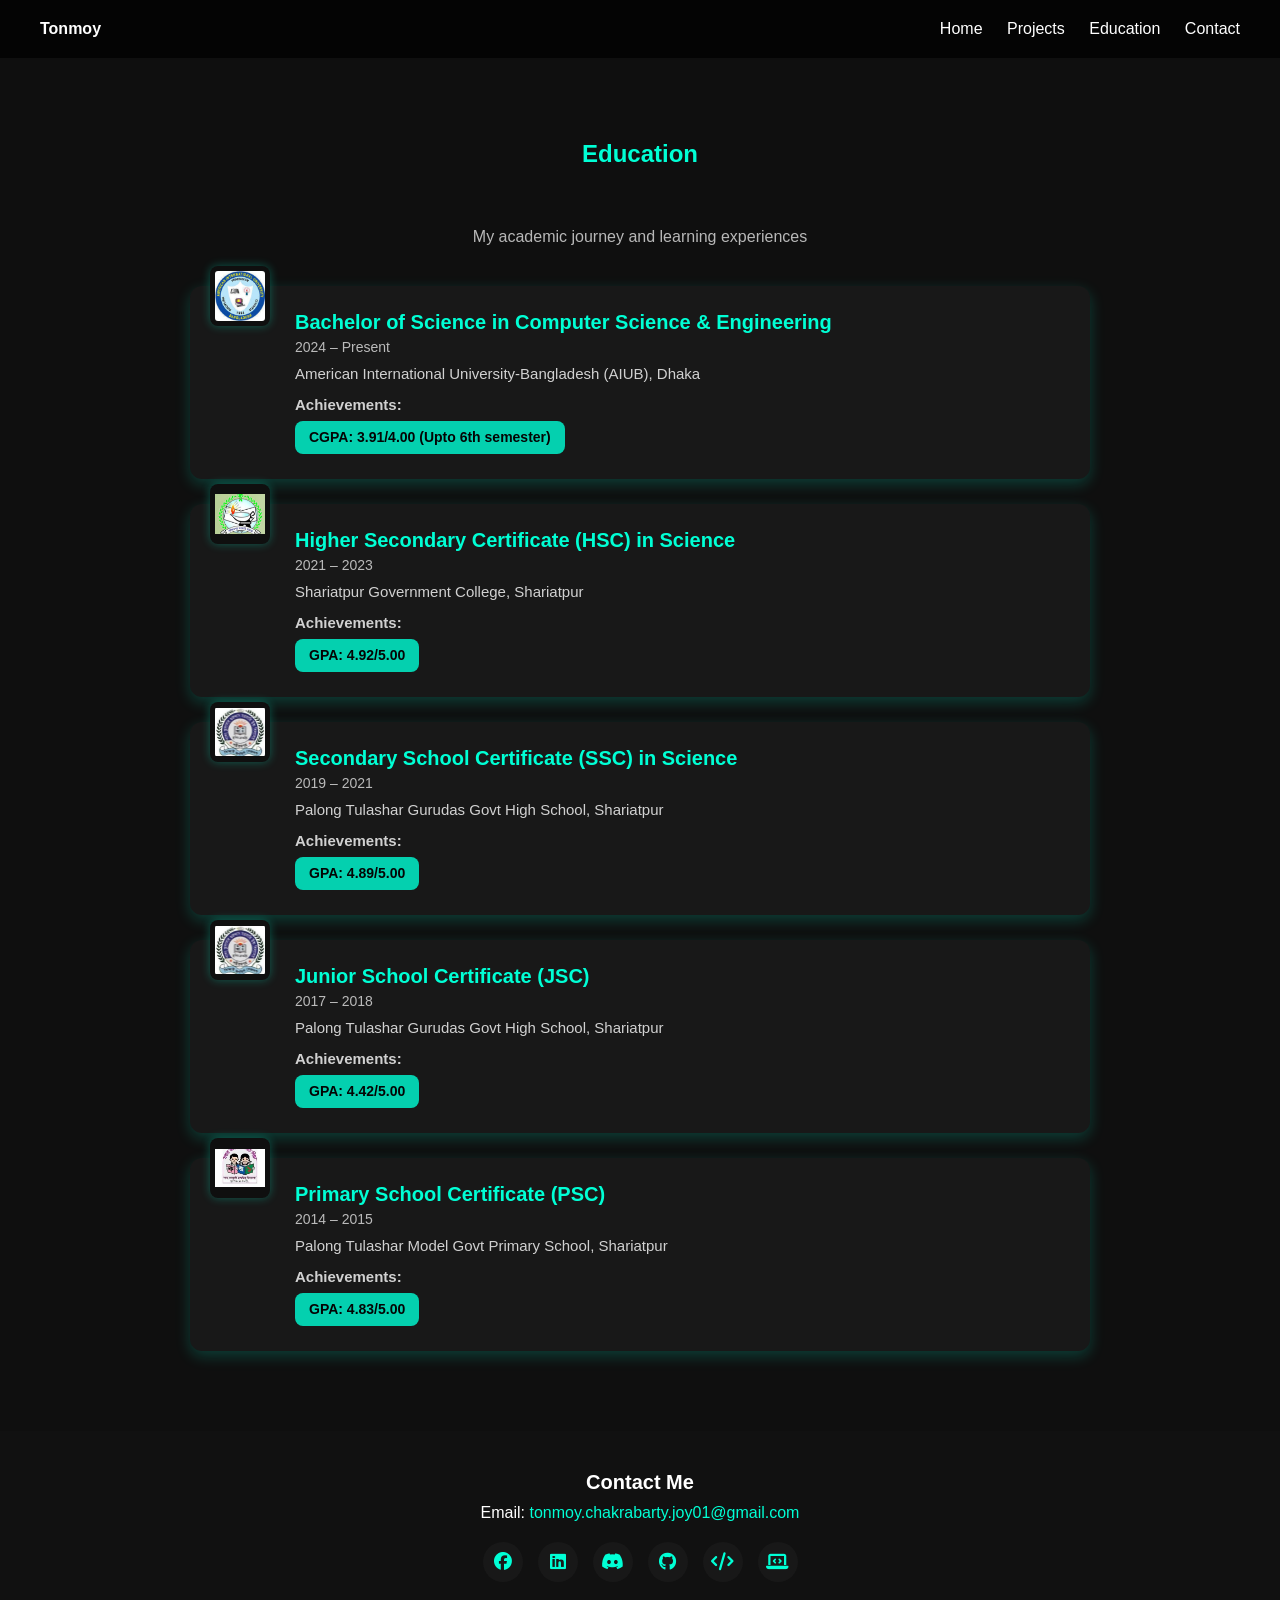
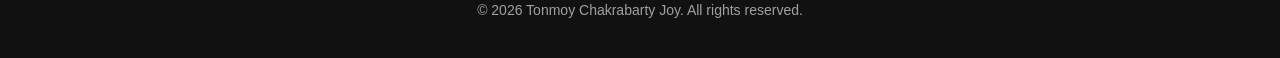
==== education.html @ 85ecd577 "Add files via upload" ====
<!DOCTYPE html>
<html lang="en">
<head>
  <meta charset="UTF-8" />
  <meta name="viewport" content="width=device-width, initial-scale=1.0"/>
  <title>Education | Tonmoy Chakrabarty Joy</title>
  <link rel="stylesheet" href="style.css" />
  <link rel="stylesheet" href="https://cdnjs.cloudflare.com/ajax/libs/font-awesome/6.5.1/css/all.min.css">
</head>
<body>

<!-- Navbar -->
<nav class="navbar">
  <div class="logo">Tonmoy</div>
  <div class="nav-links">
    <a href="index.html">Home</a>
    <a href="index.html#projects">Projects</a>
    <a href="education.html" class="active">Education</a>
    <a href="index.html#contact">Contact</a>
  </div>
</nav>

<!-- Education Section -->
<section class="education-page fade-up">
  <h1>Education</h1>
  <p style="text-align:center; opacity:0.7; margin-bottom:40px;">
    My academic journey and learning experiences
  </p>

  <div class="edu-timeline">

    <!-- BSc at AIUB -->
<div class="edu-item-box">
  <img src="Aiub.jpg" class="edu-logo" alt="AIUB">
  <h3>Bachelor of Science in Computer Science & Engineering</h3>
  <span class="year">2024 – Present</span>
  <p>American International University-Bangladesh (AIUB), Dhaka</p>
  <p><strong>Achievements:</strong><br>
    <span class="gpa-button">CGPA: 3.91/4.00 (Upto 6th semester)</span>
  </p>
</div>

<!-- HSC -->
<div class="edu-item-box">
  <img src="sgc.jpg" class="edu-logo" alt="Shariatpur Govt College">
  <h3>Higher Secondary Certificate (HSC) in Science</h3>
  <span class="year">2021 – 2023</span>
  <p>Shariatpur Government College, Shariatpur</p>
  <p><strong>Achievements:</strong><br>
    <span class="gpa-button">GPA: 4.92/5.00</span>
  </p>
</div>

<!-- SSC -->
<div class="edu-item-box">
  <img src="ptgd.jpg" class="edu-logo" alt="Palong Tulashar Gurudas Govt High School">
  <h3>Secondary School Certificate (SSC) in Science</h3>
  <span class="year">2019 – 2021</span>
  <p>Palong Tulashar Gurudas Govt High School, Shariatpur</p>
  <p><strong>Achievements:</strong><br>
    <span class="gpa-button">GPA: 4.89/5.00</span>
  </p>
</div>


<!-- JSC -->
<div class="edu-item-box">
  <img src="ptgd.jpg" class="edu-logo" alt="Palong Tulashar Gurudas Govt High School">
  <h3>Junior School Certificate (JSC)</h3>
  <span class="year">2017 – 2018</span>
  <p>Palong Tulashar Gurudas Govt High School, Shariatpur</p>
  <p><strong>Achievements:</strong><br>
    <span class="gpa-button">GPA: 4.42/5.00</span>
  </p>
</div>

<!-- PSC -->
<div class="edu-item-box">
  <img src="ptmps.jpg" class="edu-logo" alt="Palong Tulashar Model Govt Primary School">
  <h3>Primary School Certificate (PSC)</h3>
  <span class="year">2014 – 2015</span>
  <p>Palong Tulashar Model Govt Primary School, Shariatpur</p>
  <p><strong>Achievements:</strong><br>
    <span class="gpa-button">GPA: 4.83/5.00</span>
  </p>
</div>

  </div>
</section>

<footer id="contact" class="footer">
  <div class="footer-content">
    <!-- Contact Info -->
    <div class="footer-contact">
      <h3>Contact Me</h3>
      <p>Email: <a href="mailto:tonmoy.chakrabarty.joy01@gmail.com">tonmoy.chakrabarty.joy01@gmail.com</a></p>
    </div>

    <!-- Social Links -->
    <div class="footer-social">
      <a href="https://www.facebook.com/tonmoy.chakrabarty.joy.2024" target="_blank">
        <i class="fab fa-facebook"></i>
      </a>
      <a href="https://www.linkedin.com/in/tonmoy-chakrabarty-joy-a183b83b2/" target="_blank">
        <i class="fab fa-linkedin"></i>
      </a>
      <a href="https://discord.com/users/yourid" target="_blank">
        <i class="fab fa-discord"></i>
      </a>
      <a href="https://github.com/tonmoychakrabartyjoy" target="_blank">
        <i class="fab fa-github"></i>
      </a>
      <a href="https://codeforces.com/profile/Tonmoy_Chakrabarty_Joy." target="_blank">
        <i class="fas fa-code"></i>
      </a>
      <a href="https://leetcode.com/u/tonmoycj/" target="_blank">
        <i class="fas fa-laptop-code"></i>
      </a>
    </div>
  </div>

  <div class="footer-bottom">
    <p>© 2026 Tonmoy Chakrabarty Joy. All rights reserved.</p>
  </div>
</footer>

<script src="script.js"></script>
</body>
</html>
---- style.css ----
* {
  margin: 0;
  padding: 0;
  box-sizing: border-box;
  scroll-behavior: smooth;
}

body {
  font-family: 'Segoe UI', sans-serif;
  background: #0f0f0f;
  color: #ffffff;
}

/* Navbar */
.navbar {
  position: fixed;
  width: 100%;
  top: 0;
  padding: 20px 40px;
  display: flex;
  justify-content: space-between;
  align-items: center;
  background: rgba(0,0,0,0.7);
  backdrop-filter: blur(10px);
  z-index: 1000;
}

.navbar a {
  color: white;
  margin-left: 20px;
  text-decoration: none;
}

.logo {
  font-weight: bold;
}

/* Hero Section */
.hero {
  min-height: calc(100vh - 80px); /* navbar height adjust */
  display: flex;
  align-items: center;
  justify-content: center;
  padding: 0 10%;
}


.hero-content {
  display: flex;
  align-items: center;
  justify-content: space-between; /* text left, image far right */
  width: 100%;
}

.hero-text {
  max-width: 600px;
}

.hero-text h1 {
  font-size: 48px;
  line-height: 1.2;
}

.hero-text span {
  color: #00ffd5;
}

.hero-text p {
  margin: 15px 0;
  opacity: 0.8;
}

.btn {
  padding: 12px 25px;
  background: #00ffd5;
  color: #000;
  text-decoration: none;
  border-radius: 5px;
  font-weight: bold;
  margin-top: 10px;
}

.hero-buttons {
  display: flex;
  gap: 15px; /* space between buttons */
  margin-bottom: 20px; /* space before social links */
  flex-wrap: wrap; /* stack on small screens */
}

.btn-resume {
  background: #ff6b6b; /* red-ish color for resume */
  color: #fff;
}

.btn-resume:hover {
  background: #ff4c4c;
  transform: translateY(-2px);
  box-shadow: 0 0 10px #ff6b6b;
}

/* Responsive: stack buttons on small screens */
@media (max-width: 600px) {
  .hero-buttons {
    flex-direction: column;
    align-items: center;
  }
}


/* Social Links */
.social-links {
  margin-top: 20px;
  display: flex;
  gap: 15px;
}

.social-links a {
  width: 40px;
  height: 40px;
  border-radius: 50%;
  background: #181818;
  display: flex;
  align-items: center;
  justify-content: center;
  color: #00ffd5;
  font-size: 18px;
  transition: 0.3s ease;
}

.social-links a:hover {
  background: #00ffd5;
  color: #000;
  transform: translateY(-4px);
  box-shadow: 0 0 12px #00ffd5;
}

/* Social Icons */
.social-links {
  margin-top: 25px;
  display: flex;
  gap: 18px;
}

.social-links a {
  width: 45px;
  height: 45px;
  border-radius: 50%;
  background: #181818;
  display: flex;
  align-items: center;
  justify-content: center;
  color: #00ffd5;
  font-size: 20px;
  transition: 0.3s ease;
}

.social-links a:hover {
  background: #00ffd5;
  color: #000;
  transform: translateY(-5px);
  box-shadow: 0 0 15px #00ffd5;
}


/* Hero Image */
.hero-image img {
  width: 280px;
  height: 280px;
  object-fit: cover;
  border-radius: 50%;
  border: 4px solid #00ffd5;
  box-shadow: 0 0 25px rgba(0, 255, 213, 0.4);
}

/* Mobile Responsive */
@media (max-width: 900px) {
  .hero-content {
    flex-direction: column; /* stack text and image */
    text-align: center;
  }

  .hero-image {
    margin-top: 30px;
  }
}


/* ===============================
   GitHub Heatmap Section
================================ */

/* Title */
.github-heatmap-section {
  padding: 40px 10% 70px; 
  text-align: center;
}

/* Contribution text */
.github-contribution-text {
  font-size: 15px;
  margin-bottom: 22px;
  opacity: 0.85;
}

/* Calendar box */
.github-calendar-box {
  background: #181818;
  padding: 30px 25px;
  border-radius: 14px;
  box-shadow: 0 0 30px rgba(0, 255, 213, 0.18);
  max-width: 1000px;
  margin: 0 auto;

  /*Proper centering */
  display: flex;
  justify-content: center;
  align-items: center;

  overflow: hidden; /* prevent left/right overflow */
}

/* Calendar iframe */
.github-iframe {
  width: 900px;     /* balanced size */
  height: 170px;
  border: none;
  background: transparent;
}

/* Footer link */
.gh-link {
  margin-top: 14px;
  font-size: 14px;
  opacity: 0.75;
}

.gh-link a {
  color: #00ffd5;
  text-decoration: none;
}

.gh-link a:hover {
  text-decoration: underline;
}

/* ===============================
   Smooth Animation
================================ */
.fade-up {
  opacity: 0;
  transform: translateY(35px);
  transition: all 0.8s ease;
}

.fade-up.show {
  opacity: 1;
  transform: translateY(0);
}

/* ===============================
   Mobile Fix
================================ */
@media (max-width: 768px) {
  .github-iframe {
    width: 100%;
    height: 150px;
  }
}


/* Sections */
.section {
  padding: 100px 10%;
  text-align: center;
}

/* Section Headings */
.section h2 {
  font-size: 32px;
  margin-bottom: 20px;
}

/* About Section Flex Layout */
.about-section .about-content {
  display: flex;
  align-items: center;
  justify-content: space-between;
  gap: 40px;
  flex-wrap: wrap; /* stacks on smaller screens */
}

.about-section .about-text {
  flex: 1; /* left side text */
  min-width: 300px;
  text-align: left; /* override center for text */
}

.about-section .about-text p {
  font-size: 16px;
  line-height: 1.6;
  opacity: 0.85;
}

.about-section .about-video {
  flex: 1; /* right side video */
  min-width: 300px;
  max-width: 600px; /* optional: limit width on large screens */
}

/* Video box styling */
.about-section .about-video video {
  width: 100%;
  height: 340px; /* taller height for YouTube-style video */
  border-radius: 12px;
  border: 4px dashed #00ffd5; /* outline to show video box */
  box-shadow: 0 0 25px rgba(0, 255, 213, 0.25); /* subtle glow */
  object-fit: cover; /* fill box proportionally */
}

/* Responsive for About Section */
@media (max-width: 900px) {
  .about-section .about-content {
    flex-direction: column; /* stack text + video */
    text-align: center;
  }

  .about-section .about-text {
    text-align: center; /* center text on mobile */
  }

  .about-section .about-video {
    margin-top: 30px;
  }

  .about-section .about-video video {
    height: 250px; /* smaller on mobile */
  }
}

/* Projects */
.projects-grid {
  display: grid;
  grid-template-columns: repeat(auto-fit, minmax(250px, 1fr));
  gap: 20px;
}

.project-card {
  background: #181818;
  padding: 25px;
  border-radius: 10px;
  transition: 0.3s;
}

.project-card:hover {
  transform: translateY(-5px);
}

.project-card a {
  display: inline-block;
  margin: 10px 10px 0 0;
  color: #00ffd5;
  text-decoration: none;
}




/* At a Glance Section */
.glance {
  padding: 100px 10%;
  text-align: center;
}

.glance h2 {
  font-size: 36px;
  margin-bottom: 10px;
}

.glance-sub {
  color: #aaaaaa;
  margin-bottom: 50px;
}

/* FORCE ONE ROW */
.glance-grid {
  display: grid;
  grid-template-columns: repeat(6, 1fr);
  gap: 18px;
  max-width: 1200px;
  margin: 0 auto;
}

/* SMALLER BOX */
.glance-card {
  background: #181818;
  padding: 18px 12px;
  border-radius: 10px;
  transition: 0.3s ease;
}

.glance-card h3 {
  font-size: 26px;
  color: #00ffd5;
}

.glance-card span {
  display: block;
  margin: 6px 0;
  font-weight: 600;
  font-size: 13px;
}

.glance-card p {
  font-size: 12px;
  opacity: 0.75;
}

.glance-card:hover {
  transform: translateY(-6px);
  box-shadow: 0 0 18px rgba(0, 255, 213, 0.25);
}

/* MOBILE FIX */
@media (max-width: 900px) {
  .glance-grid {
    grid-template-columns: repeat(3, 1fr);
  }
}

@media (max-width: 500px) {
  .glance-grid {
    grid-template-columns: repeat(2, 1fr);
  }
}

/* Footer */
.footer {
  background: #111;
  color: #fff;
  padding: 40px 10%;
  text-align: center;
}

.footer a {
  color: #00ffd5;
  text-decoration: none;
}

.footer a:hover {
  color: #ffffff;
}

/* Footer Content */
.footer-content {
  display: flex;
  flex-direction: column;
  align-items: center;
  gap: 20px;
  margin-bottom: 20px;
}

.footer-contact h3 {
  font-size: 20px;
  margin-bottom: 10px;
}

/* Footer Social Links */
.footer-social {
  display: flex;
  gap: 15px;
}

.footer-social a {
  width: 40px;
  height: 40px;
  background: #181818;
  display: flex;
  align-items: center;
  justify-content: center;
  border-radius: 50%;
  font-size: 18px;
  transition: 0.3s ease;
}

.footer-social a:hover {
  background: #00ffd5;
  color: #000;
  transform: translateY(-3px);
  box-shadow: 0 0 12px #00ffd5;
}

/* Footer Bottom */
.footer-bottom {
  font-size: 14px;
  opacity: 0.6;
}

/* Responsive Footer */
@media (max-width: 600px) {
  .footer-content {
    gap: 15px;
  }

  .footer-social a {
    width: 35px;
    height: 35px;
    font-size: 16px;
  }
}

/* Scroll offset for fixed navbar */
:target::before {
  content: "";
  display: block;
  height: 80px; /* height of your navbar */
  margin-top: -80px; /* negative of navbar height */
  visibility: hidden;
}




/* ===============================
   Education Page (FIXED)
================================ */

.education-page {
  padding: 140px 12% 80px;
  min-height: 100vh;
}

/* Title */
.education-page h1 {
  text-align: center;
  color: #00ffd5;
  margin-bottom: 60px;
}

/* Timeline container */
.edu-timeline {
  max-width: 900px;
  margin: 0 auto;
}

/* Single item */
.edu-item {
  position: relative;
  padding-left: 60px;
  margin-bottom: 45px;
  border-left: 2px solid #00ffd5;
}

/* Timeline dot */
.edu-item::before {
  content: "";
  position: absolute;
  left: -7px;
  top: 12px;
  width: 14px;
  height: 14px;
  background: #00ffd5;
  border-radius: 50%;
}

/* Education logo */
.edu-logo {
  position: absolute;
  left: -52px;
  top: 0;
  width: 34px;
  height: 34px;
  object-fit: contain;
  background: #0f0f0f;
  padding: 4px;
  border-radius: 6px;
}

/* Year */
.edu-item .year {
  font-size: 14px;
  opacity: 0.7;
}

/* Degree title */
.edu-item h3 {
  margin: 6px 0 8px;
  font-size: 20px;
}

/* Description */
.edu-item p {
  opacity: 0.85;
  line-height: 1.6;
}

/* Mobile fix */
@media (max-width: 600px) {
  .edu-item {
    padding-left: 45px;
  }

  .edu-logo {
    left: -44px;
    width: 30px;
    height: 30px;
  }
}

.fade-up {
  opacity: 0;
  transform: translateY(35px);
  transition: all 0.8s ease;
}

/* Education Page Boxes */
.edu-timeline {
  display: flex;
  flex-direction: column;
  gap: 25px;
  max-width: 900px;
  margin: 0 auto;
}

.edu-item-box {
  background: #181818;
  padding: 25px 25px 25px 25px;
  border-radius: 12px;
  box-shadow: 0 5px 15px rgba(0, 255, 213, 0.2);
  position: relative;
  transition: transform 0.3s ease;
}

.edu-item-box:hover {
  transform: translateY(-5px);
}

.edu-item-box .edu-logo {
  width: 60px;
  height: 60px;
  object-fit: contain;
  border-radius: 8px;
  background: #0f0f0f;
  padding: 5px;
  position: absolute;
  top: -20px;
  left: 20px;
  box-shadow: 0 0 10px rgba(0, 255, 213, 0.3);
}

.edu-item-box h3 {
  margin-left: 80px; /* leave space for logo */
  margin-top: 0;
  font-size: 20px;
  color: #00ffd5;
}

.edu-item-box .year {
  display: block;
  margin-left: 80px;
  margin-top: 5px;
  font-size: 14px;
  opacity: 0.7;
}

.edu-item-box p {
  margin-left: 80px;
  margin-top: 8px;
  font-size: 15px;
  opacity: 0.8;
  line-height: 1.5;
}

@media (max-width: 768px) {
  .edu-item-box h3,
  .edu-item-box .year,
  .edu-item-box p {
    margin-left: 0;
  }

  .edu-item-box .edu-logo {
    position: relative;
    top: 0;
    left: 0;
    margin-bottom: 15px;
  }
}


.gpa-button {
  display: inline-block;
  background: #00ffd5;
  color: #000;
  font-weight: bold;
  padding: 6px 14px;
  border-radius: 8px;
  margin-top: 5px;
  font-size: 14px;
  transition: 0.3s ease;
  cursor: default;
}

.gpa-button:hover {
  background: #00e0c0;
  transform: translateY(-2px);
  box-shadow: 0 0 8px #00ffd5;
}
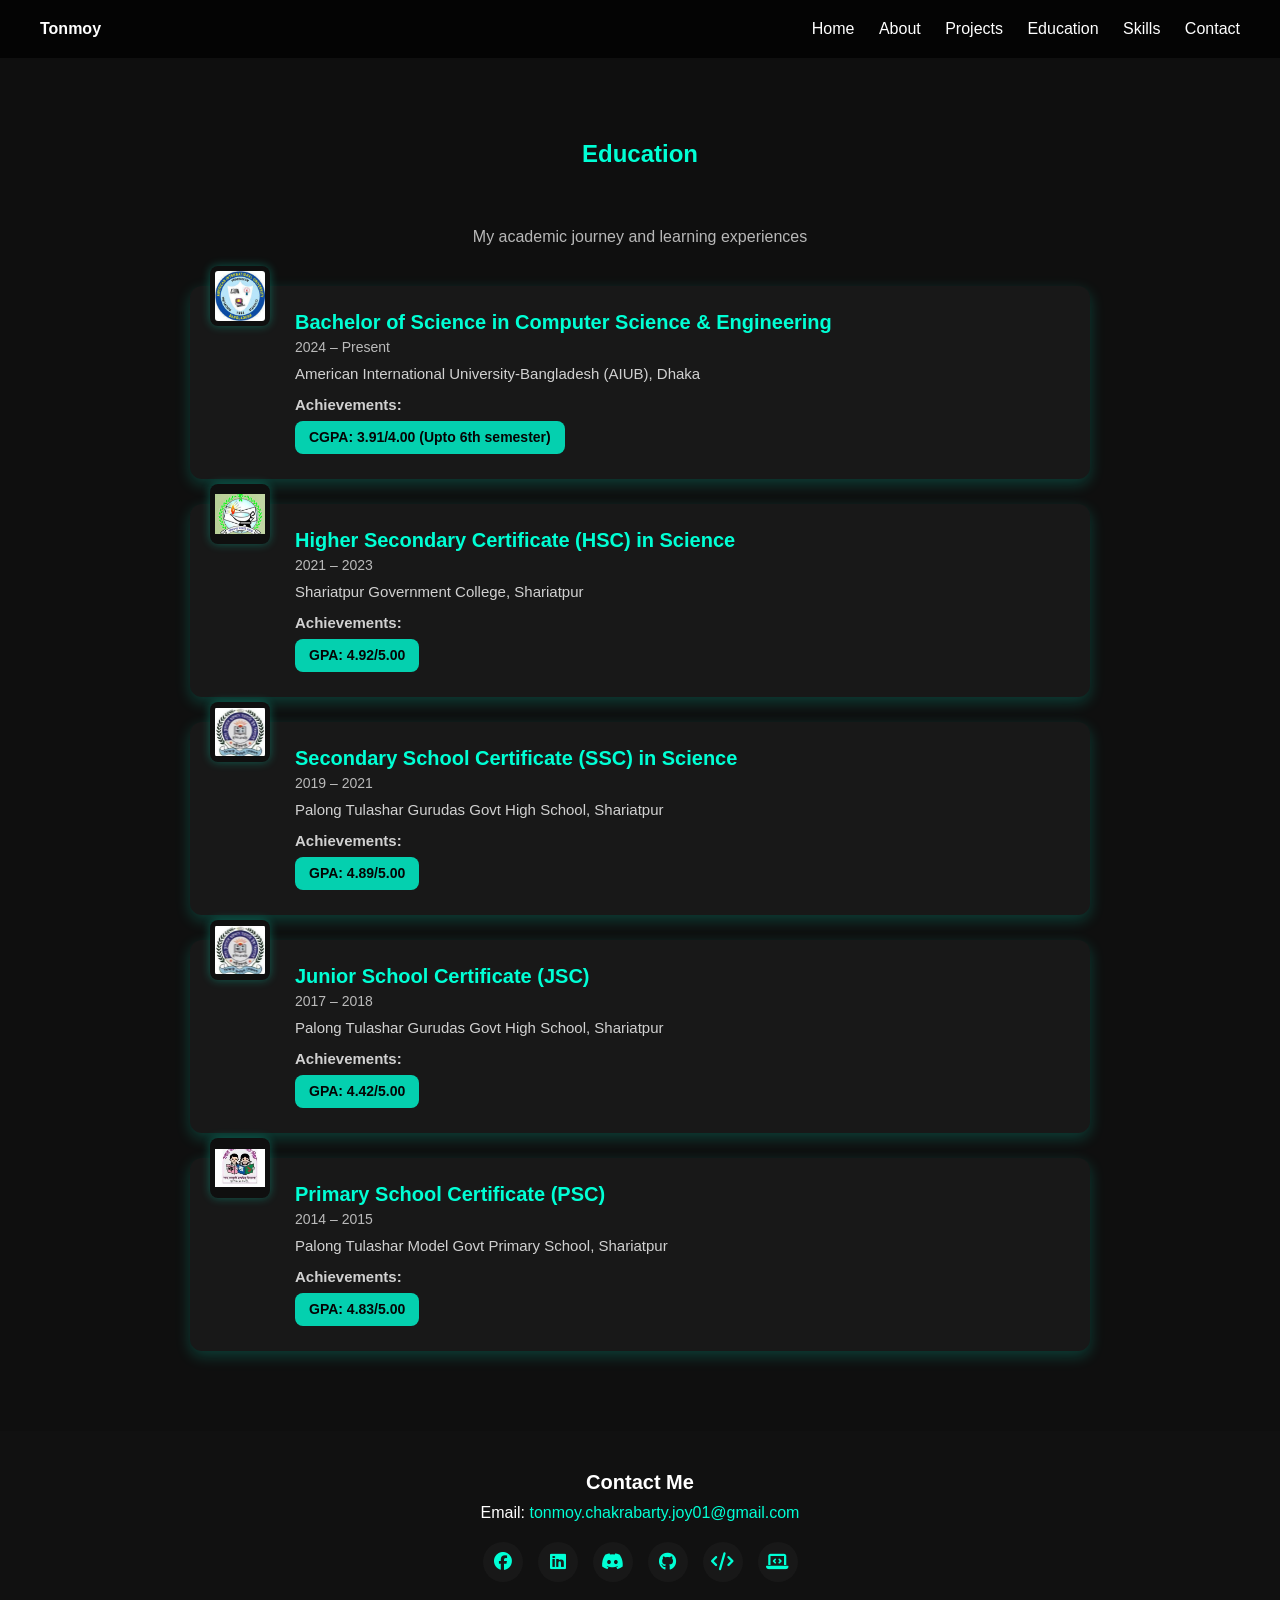
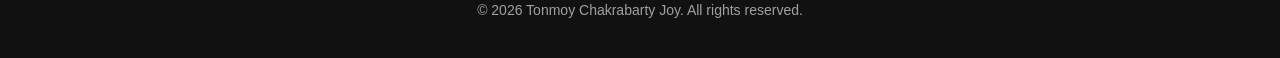
==== commit 605f3a32: "Add files via upload" ====
--- a/education.html
+++ b/education.html
@@ -14,9 +14,11 @@
   <div class="logo">Tonmoy</div>
   <div class="nav-links">
     <a href="index.html">Home</a>
+    <a href="index.html#about">About</a>
     <a href="index.html#projects">Projects</a>
     <a href="education.html" class="active">Education</a>
-    <a href="index.html#contact">Contact</a>
+    <a href="skills.html">Skills</a>
+    <a href="#contact">Contact</a>
   </div>
 </nav>
 
--- a/style.css
+++ b/style.css
@@ -703,4 +703,80 @@
   background: #00e0c0;
   transform: translateY(-2px);
   box-shadow: 0 0 8px #00ffd5;
-}+}
+
+
+
+
+/* ===============================
+   Skills Section - Modern Cards
+================================ */
+.skills {
+  padding: 80px 10%;
+  background-color: #0f0f0f;
+  color: #fff;
+  text-align: center;
+}
+
+.skills .section-title {
+  font-size: 2.5rem;
+  margin-bottom: 50px;
+  color: #00ffd5;
+}
+
+.skills-grid {
+  display: grid;
+  grid-template-columns: repeat(auto-fit, minmax(200px, 1fr));
+  gap: 25px;
+  justify-items: center;
+}
+
+.skill-card {
+  background: #181818;
+  border-radius: 15px;
+  padding: 20px;
+  width: 220px;
+  box-shadow: 0 5px 15px rgba(0, 255, 213, 0.2);
+  transition: transform 0.3s ease, box-shadow 0.3s ease;
+}
+
+.skill-card:hover {
+  transform: translateY(-5px);
+  box-shadow: 0 8px 25px rgba(0, 255, 213, 0.3);
+}
+
+.skill-card i {
+  font-size: 40px;
+  color: #00ffd5;
+  margin-bottom: 15px;
+}
+
+.skill-card h3 {
+  margin-bottom: 15px;
+  font-size: 1.3rem;
+  color: #fff;
+}
+
+.progress {
+  background: #0f0f0f;
+  border-radius: 10px;
+  overflow: hidden;
+  height: 10px;
+  margin-top: 8px;
+  margin-bottom: 5px;
+}
+
+.progress-bar {
+  height: 100%;
+  background: #00ffd5;
+  border-radius: 10px;
+  transition: width 1s ease;
+}
+
+.skill-card small {
+  display: block;
+  font-size: 12px;
+  opacity: 0.7;
+  margin-top: 5px;
+}
+
